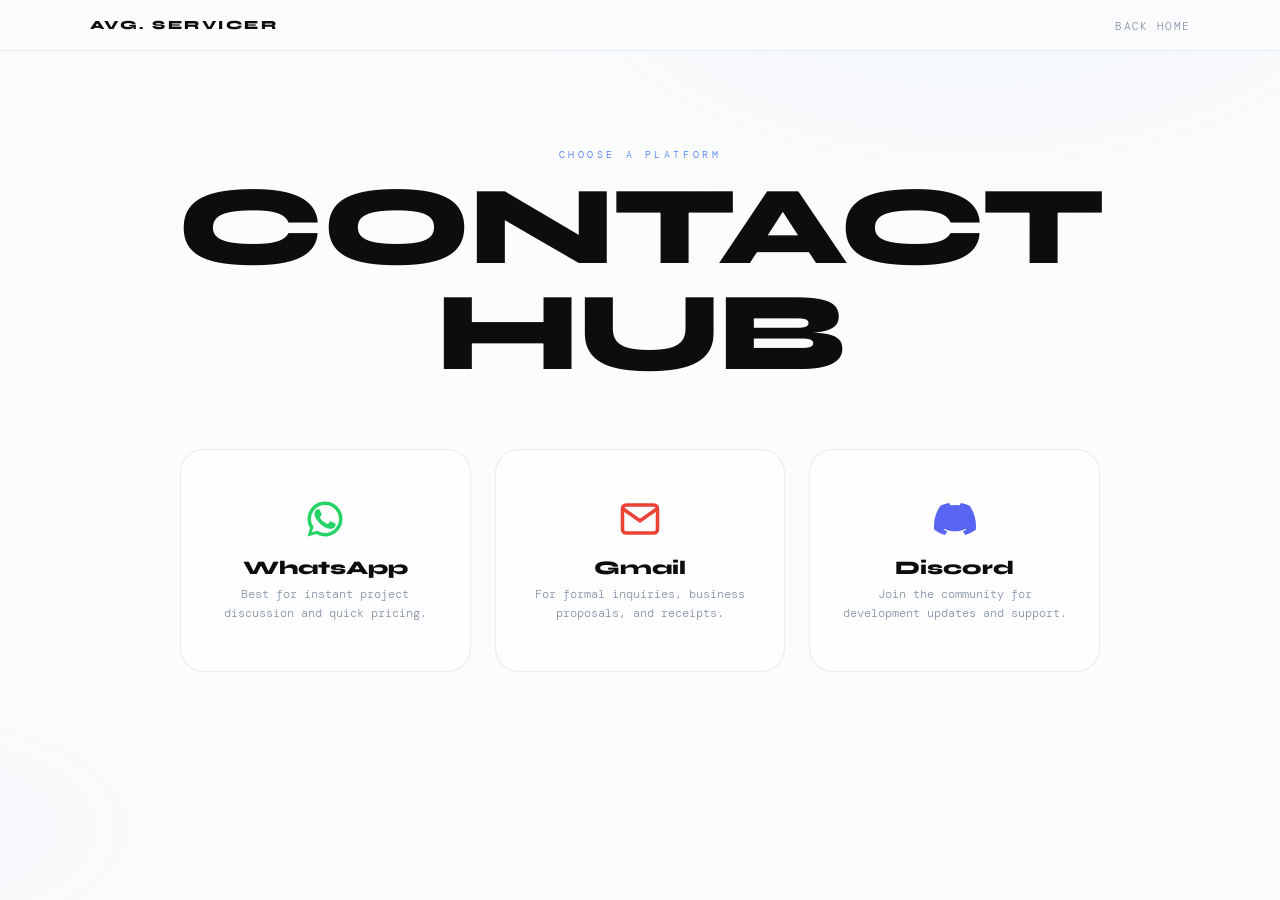
==== contact.html @ 5a9a6153 "Create contact.html" ====
<!DOCTYPE html>
<html lang="en">
<head>
  <meta charset="UTF-8">
  <meta name="viewport" content="width=device-width, initial-scale=1.0">
  <title>Contact // Average Servicer</title>
  <link rel="stylesheet" href="index.css">
  <link href="https://fonts.googleapis.com/css2?family=Syne:wght@700;800&family=DM+Mono:wght@300&display=swap" rel="stylesheet">
  <style>
    .contact-grid {
      display: grid;
      grid-template-columns: repeat(auto-fit, minmax(280px, 1fr));
      gap: 1.5rem;
      padding: 4rem 7vw;
      max-width: 1100px;
      margin: 0 auto;
    }
    .c-card {
      background: var(--surface);
      border: 1px solid var(--border);
      padding: 3rem 2rem;
      border-radius: 24px;
      text-align: center;
      transition: all 0.3s var(--ease);
      text-decoration: none;
      color: inherit;
    }
    .c-card:hover { transform: translateY(-8px); border-color: var(--accent); box-shadow: var(--sh2); }
    .c-card svg { width: 42px; height: 42px; margin-bottom: 1rem; }
    .c-title { font-family: 'Syne', sans-serif; font-weight: 800; font-size: 1.2rem; margin-bottom: 0.5rem; }
    .c-desc { font-size: 0.75rem; color: var(--muted); line-height: 1.6; }
  </style>
</head>
<body>

<nav id="navbar">
  <span class="nav-logo">AVG. SERVICER</span>
  <ul class="nav-links">
    <li><a href="index.html">Back Home</a></li>
  </ul>
</nav>

<section style="padding-top: 150px; text-align: center;">
  <p class="label">Choose a platform</p>
  <h1 class="hero-title">CONTACT HUB</h1>
</section>

<div class="contact-grid">
  <a href="https://wa.me/YOUR_PHONE_NUMBER" class="c-card">
    <svg viewBox="0 0 24 24" fill="#25D366"><path d="M17.472 14.382c-.297-.149-1.758-.867-2.03-.967-.273-.099-.471-.148-.67.15-.197.297-.767.966-.94 1.164-.173.199-.347.223-.644.075-.297-.15-1.255-.463-2.39-1.475-.883-.788-1.48-1.761-1.653-2.059-.173-.297-.018-.458.13-.606.134-.133.298-.347.446-.52.149-.174.198-.298.298-.497.099-.198.05-.371-.025-.52-.075-.149-.669-1.612-.916-2.207-.242-.579-.487-.5-.669-.51-.173-.008-.371-.01-.57-.01-.198 0-.52.074-.792.372-.272.297-1.04 1.016-1.04 2.479 0 1.462 1.065 2.875 1.213 3.074.149.198 2.096 3.2 5.077 4.487.709.306 1.262.489 1.694.625.712.227 1.36.195 1.871.118.571-.085 1.758-.719 2.006-1.413.248-.694.248-1.289.173-1.413-.074-.124-.272-.198-.57-.347z"/><path d="M12 2C6.477 2 2 6.477 2 12c0 1.89.525 3.66 1.438 5.168L2 22l4.975-1.407A9.953 9.953 0 0012 22c5.523 0 10-4.477 10-10S17.523 2 12 2zm0 18a7.95 7.95 0 01-4.076-1.124l-.292-.174-3.03.857.844-3.135-.19-.304A7.96 7.96 0 014 12c0-4.411 3.589-8 8-8s8 3.589 8 8-3.589 8-8 8z"/></svg>
    <div class="c-title">WhatsApp</div>
    <div class="c-desc">Best for instant project discussion and quick pricing.</div>
  </a>

  <a href="mailto:yourname@gmail.com" class="c-card">
    <svg viewBox="0 0 24 24" fill="none" stroke="#ea4335" stroke-width="2"><path d="M4 4h16c1.1 0 2 .9 2 2v12c0 1.1-.9 2-2 2H4c-1.1 0-2-.9-2-2V6c0-1.1.9-2 2-2z"></path><polyline points="22,6 12,13 2,6"></polyline></svg>
    <div class="c-title">Gmail</div>
    <div class="c-desc">For formal inquiries, business proposals, and receipts.</div>
  </a>

  <a href="https://discord.com/invite/kBKKPJH39D" class="c-card">
    <svg viewBox="0 0 24 24" fill="#5865F2"><path d="M20.317 4.37a19.791 19.791 0 00-4.885-1.515.074.074 0 00-.079.037c-.21.375-.444.864-.608 1.25a18.27 18.27 0 00-5.487 0 12.64 12.64 0 00-.617-1.25.077.077 0 00-.079-.037A19.736 19.736 0 003.677 4.37a.07.07 0 00-.032.027C.533 9.046-.32 13.58.099 18.057a.082.082 0 00.031.057 19.9 19.9 0 005.993 3.03.078.078 0 00.084-.028 14.09 14.09 0 001.226-1.994.076.076 0 00-.041-.106 13.107 13.107 0 01-1.872-.892.077.077 0 01-.008-.128 10.2 10.2 0 00.372-.292.074.074 0 01.077-.01c3.928 1.793 8.18 1.793 12.062 0a.074.074 0 01.078.01c.12.098.246.198.373.292a.077.077 0 01-.006.127 12.299 12.299 0 01-1.873.892.077.077 0 00-.041.107c.36.698.772 1.362 1.225 1.993a.076.076 0 00.084.028 19.839 19.839 0 006.002-3.03.077.077 0 00.032-.054c.5-5.177-.838-9.674-3.549-13.66a.061.061 0 00-.031-.03z"/></svg>
    <div class="c-title">Discord</div>
    <div class="c-desc">Join the community for development updates and support.</div>
  </a>
</div>

</body>
</html>
---- index.css ----
/* ═══════════════════════════════════════
   index.css — Average Servicer
   ═══════════════════════════════════════ */

/* ── Tokens ── */
:root {
  --bg:       #fcfcfc;
  --surface:  rgba(255,255,255,.62);
  --border:   rgba(180,205,235,.36);
  --sh:       0 6px 28px rgba(100,145,210,.10);
  --sh2:      0 18px 50px rgba(100,145,210,.17);
  --text:     #0d0d0d;
  --muted:    #8494a8;
  --accent:   #4a7ff5;
  --gold:     #f5a623;
  --green:    #25D366;
  --r:        16px;
  --ease:     cubic-bezier(.22,.68,0,1.18);
}

/* ── Reset ── */
*,*::before,*::after { box-sizing:border-box; margin:0; padding:0; }
* { -webkit-user-select:none; user-select:none; }
html { scroll-behavior:smooth; }
ul { list-style:none; }
a { text-decoration:none; }

/* ── Base ── */
body {
  background:var(--bg); color:var(--text);
  font-family:'DM Mono',monospace; font-weight:300;
  font-size:14px; line-height:1; min-height:100vh; overflow-x:hidden;
}
body::before {
  content:''; position:fixed; inset:0; pointer-events:none; z-index:0;
  background:
    radial-gradient(ellipse 70% 50% at 76% -4%, rgba(100,160,255,.07) 0%, transparent 60%),
    radial-gradient(ellipse 50% 40% at -5% 92%, rgba(100,160,255,.04) 0%, transparent 55%);
}

/* ── Nav ── */
#navbar {
  position:fixed; inset:0 0 auto; z-index:99;
  display:flex; align-items:center; justify-content:space-between;
  padding:18px 7vw;
  background:rgba(252,252,252,.75);
  backdrop-filter:blur(18px); -webkit-backdrop-filter:blur(18px);
  border-bottom:1px solid var(--border); transition:background .3s;
}
.nav-logo { font-family:'Syne',sans-serif; font-weight:800; font-size:.78rem; letter-spacing:.2em; color:var(--text); }
.nav-links { display:flex; gap:2.2rem; }
.nav-links a { font-size:.7rem; letter-spacing:.12em; text-transform:uppercase; color:var(--muted); transition:color .2s; }
.nav-links a:hover { color:var(--text); }

/* ── Hero ── */
#hero {
  position:relative; z-index:1;
  min-height:100vh; display:flex; flex-direction:column;
  align-items:center; justify-content:center;
  text-align:center; padding:0 7vw; gap:1.4rem;
}
.hero-tag { font-size:.68rem; letter-spacing:.32em; text-transform:uppercase; color:var(--accent); }
.hero-title {
  font-family:'Syne',sans-serif; font-weight:800;
  font-size:clamp(2.8rem,9vw,7rem); line-height:.94; letter-spacing:-.02em;
}
.hero-sub { font-size:clamp(.7rem,1.5vw,.86rem); letter-spacing:.44em; text-transform:uppercase; color:var(--muted); }
.hero-cta {
  margin-top:.6rem; display:inline-block; padding:.72rem 1.8rem;
  background:var(--text); color:var(--bg);
  font-size:.7rem; letter-spacing:.18em; text-transform:uppercase;
  border-radius:50px;
  transition:background .3s var(--ease),transform .3s var(--ease),box-shadow .3s var(--ease);
}
.hero-cta:hover { background:var(--accent); transform:translateY(-2px); box-shadow:0 8px 24px rgba(74,127,245,.32); }

/* ── Divider ── */
.divider {
  position:relative; z-index:1; max-width:1100px; margin:0 auto;
  height:1px; background:linear-gradient(to right,transparent,var(--border),transparent);
}

/* ── Sections ── */
#services,#contact {
  position:relative; z-index:1;
  max-width:1100px; margin:0 auto; padding:8rem 7vw;
}
.label { font-size:.62rem; letter-spacing:.36em; text-transform:uppercase; color:var(--accent); margin-bottom:.9rem; }
.sec-title { font-family:'Syne',sans-serif; font-weight:800; font-size:clamp(1.8rem,4vw,2.8rem); letter-spacing:-.02em; margin-bottom:.6rem; }
.sec-desc { font-size:.76rem; color:var(--muted); line-height:1.85; max-width:420px; }
.sec-desc.center { text-align:center; margin:0 auto; }

/* ── Total Orders Fixed ── */
.total-count-display {
  font-family: 'Syne', sans-serif;
  font-weight: 800;
  font-size: 4rem;
  line-height: 1;
  margin: 0;
  color: var(--text); 
  background: linear-gradient(to right, #0d0d0d 20%, #4a7ff5 40%, #4a7ff5 60%, #0d0d0d 80%);
  background-size: 200% auto;
  -webkit-background-clip: text;
  background-clip: text;
  -webkit-text-fill-color: transparent; 
  animation: shine 4s linear infinite;
  display: flex;
  justify-content: center;
}

#total-orders-display {
  display: inline-block;
  min-width: 1ch;
}

@keyframes shine { 
  from { background-position: 0% center; }
  to { background-position: 200% center; } 
}
/* ── Category headers ── */
.cat-header { margin:3.8rem 0 1.6rem; }
.cat-label {
  display:inline-flex; align-items:center; gap:.55rem;
  font-family:'Syne',sans-serif; font-weight:700; font-size:.82rem; letter-spacing:.08em; text-transform:uppercase;
  padding:.5rem 1rem .5rem .7rem;
  background:rgba(74,127,245,.06); border:1px solid rgba(74,127,245,.15); border-radius:50px;
}
.cat-label svg { width:14px; height:14px; stroke:var(--accent); fill:none; stroke-width:1.8; stroke-linecap:round; stroke-linejoin:round; flex-shrink:0; }
.special-label { background:rgba(245,166,35,.07); border-color:rgba(245,166,35,.22); color:#c47d00; }
.special-label svg { stroke:var(--gold); fill:rgba(245,166,35,.25); }

/* ── Cards ── */
.cards { display:grid; grid-template-columns:repeat(auto-fit,minmax(270px,1fr)); gap:1.2rem; }
.card {
  background:var(--surface); border:1px solid var(--border); border-radius:var(--r);
  padding:2rem 1.9rem;
  backdrop-filter:blur(18px); -webkit-backdrop-filter:blur(18px);
  box-shadow:var(--sh);
  display:flex; flex-direction:column; gap:.9rem;
  position:relative; overflow:hidden;
  opacity:0; transform:translateY(22px);
  transition:opacity .55s var(--ease),transform .55s var(--ease),box-shadow .28s,border-color .28s;
}
.card.visible { opacity:1; transform:none; }
.card:hover { box-shadow:var(--sh2); border-color:rgba(74,127,245,.22); }

.card-top { display:flex; align-items:flex-start; justify-content:space-between; gap:.8rem; }
.card-name { font-family:'Syne',sans-serif; font-weight:700; font-size:1rem; letter-spacing:-.01em; line-height:1.2; }
.price { font-family:'Syne',sans-serif; font-weight:800; font-size:1.15rem; color:var(--accent); flex-shrink:0; }
.card-desc { font-size:.73rem; color:var(--muted); line-height:1.82; flex:1; }
.card-desc strong { font-weight:300; color:var(--text); }
.card-note {
  font-size:.66rem; color:var(--muted); line-height:1.6;
  padding:.6rem .8rem;
  background:rgba(74,127,245,.05); border:1px dashed rgba(74,127,245,.2); border-radius:8px;
}
.note-val { color:var(--accent); }
.card-link {
  display:inline-block; font-size:.68rem; letter-spacing:.1em; color:var(--accent);
  border-bottom:1px solid rgba(74,127,245,.28); padding-bottom:1px;
  align-self:flex-start; transition:border-color .2s;
}
.card-link:hover { border-color:var(--accent); }
.card-link.disabled { color:var(--muted); border-color:rgba(132,148,168,.25); pointer-events:none; cursor:default; }

/* Offer & Soon cards */
.offer-card { border-color:rgba(245,166,35,.22); background:rgba(255,248,235,.55); }
.offer-card:hover { border-color:rgba(245,166,35,.45) !important; }
.offer-badge,.soon-badge {
  position:absolute; top:1.1rem; right:1.1rem;
  font-family:'Syne',sans-serif; font-weight:800; font-size:.55rem; letter-spacing:.18em;
  padding:.28rem .65rem; border-radius:50px;
}
.offer-badge { color:#c47d00; background:rgba(245,166,35,.15); border:1px solid rgba(245,166,35,.3); }
.soon-badge  { color:var(--muted); background:rgba(132,148,168,.1); border:1px solid rgba(132,148,168,.25); }
.soon-card { border-color:rgba(132,148,168,.22); opacity:.6 !important; }
.soon-card.visible { opacity:.65 !important; }

/* ── Contact ── */
#contact { display:flex; flex-direction:column; align-items:center; text-align:center; }
.contact-row { display:flex; gap:1rem; margin-top:2.8rem; flex-wrap:wrap; justify-content:center; }
.pill {
  display:flex; align-items:center; gap:.65rem; padding:.82rem 1.6rem;
  background:var(--surface); border:1px solid var(--border); border-radius:12px;
  backdrop-filter:blur(16px); -webkit-backdrop-filter:blur(16px);
  box-shadow:var(--sh); font-size:.74rem; letter-spacing:.1em; color:var(--text);
  opacity:0; transform:translateY(18px);
  transition:opacity .5s var(--ease),transform .5s var(--ease),box-shadow .28s,border-color .28s;
}
.pill.visible { opacity:1; transform:none; }
.pill:hover { box-shadow:var(--sh2); transform:translateY(-3px); }
.pill.whatsapp:hover { border-color:rgba(37,211,102,.38); }
.pill.discord:hover  { border-color:rgba(88,101,242,.38); }
.pill svg { width:20px; height:20px; flex-shrink:0; }

/* ── Footer ── */
footer {
  position:relative; z-index:1; text-align:center;
  padding:2.6rem 7vw 3.4rem;
  font-size:.62rem; letter-spacing:.2em; text-transform:uppercase; color:var(--muted);
  border-top:1px solid var(--border);
}

/* ── Settings Modal ── */
.modal {
  display:none; position:fixed; inset:0; z-index:99999;
  background:rgba(0,0,0,.65); backdrop-filter:blur(10px); -webkit-backdrop-filter:blur(10px);
  align-items:center; justify-content:center; padding:20px;
}
.modal-content {
  background:var(--bg); width:100%; max-width:400px; padding:30px;
  border-radius:28px; border:1px solid var(--border);
  box-shadow:0 20px 60px rgba(0,0,0,.2);
  animation:modalIn .3s var(--ease);
}
@keyframes modalIn { from { opacity:0; transform:scale(.9) translateY(10px); } to { opacity:1; transform:none; } }
.modal-header { display:flex; justify-content:space-between; align-items:center; margin-bottom:25px; }
.modal-header h2 { font-family:'Syne',sans-serif; font-weight:800; font-size:1.1rem; }
.close-modal { cursor:pointer; font-size:24px; color:var(--muted); line-height:1; }
.close-modal:hover { color:var(--text); }

.profile-section { display:flex; flex-direction:column; align-items:center; margin-bottom:20px; gap:10px; }
.whatsapp-pfp {
  width:90px; height:90px; border-radius:50%;
  background:var(--accent); color:#fff;
  display:flex; align-items:center; justify-content:center;
  font-family:'Syne',sans-serif; font-weight:800; font-size:2.2rem; text-transform:uppercase;
  box-shadow:0 10px 20px rgba(74,127,245,.2);
}
.id-badge {
  font-size:9px; letter-spacing:.05em; color:var(--muted);
  background:rgba(0,0,0,.04); padding:6px 12px;
  border-radius:8px; border:1px solid var(--border);
}
#copy-id:hover { opacity:1; color:var(--accent); }
.order-badge { font-size:10px; font-weight:800; color:var(--gold); letter-spacing:.1em; }

.edit-group { text-align:left; margin-bottom:18px; width:100%; }
.edit-group label { display:block; font-size:10px; text-transform:uppercase; margin-bottom:5px; color:var(--accent); }
.edit-group input {
  width:100%; padding:12px; border-radius:10px;
  border:1px solid var(--border); background:var(--surface);
  font-family:'DM Mono',monospace; font-size:13px; color:var(--text);
  outline:none; transition:border-color .2s;
}
.edit-group input:focus { border-color:var(--accent); }

#color-trigger {
  cursor:pointer; background:var(--surface); border:1px solid var(--border);
  padding:10px 15px; border-radius:10px; font-family:'DM Mono',monospace;
  font-size:.7rem; color:var(--text); width:100%; text-align:center;
  transition:border-color .2s,background .2s;
}
#color-trigger:hover { border-color:var(--accent); background:rgba(74,127,245,.05); }
#bg-picker { opacity:0; width:0; height:0; position:absolute; pointer-events:none; }

#save-settings { cursor:pointer; transition:all .3s var(--ease); }
#logout-btn {
  background:rgba(255,77,77,.05) !important; color:#ff4d4d !important;
  border:1px solid rgba(255,77,77,.2) !important; margin-top:10px !important; cursor:pointer;
  transition:all .3s var(--ease) !important;
}
#logout-btn:hover { background:#ff4d4d !important; color:#fff !important; box-shadow:0 8px 24px rgba(255,77,77,.2); }

/* ── Mobile ── */
@media(max-width:580px) {
  .nav-links { display:none; }
  .cards { grid-template-columns:1fr; }
  #services,#contact { padding:5rem 6vw; }
  .total-count-display { font-size:2.2rem; }
}
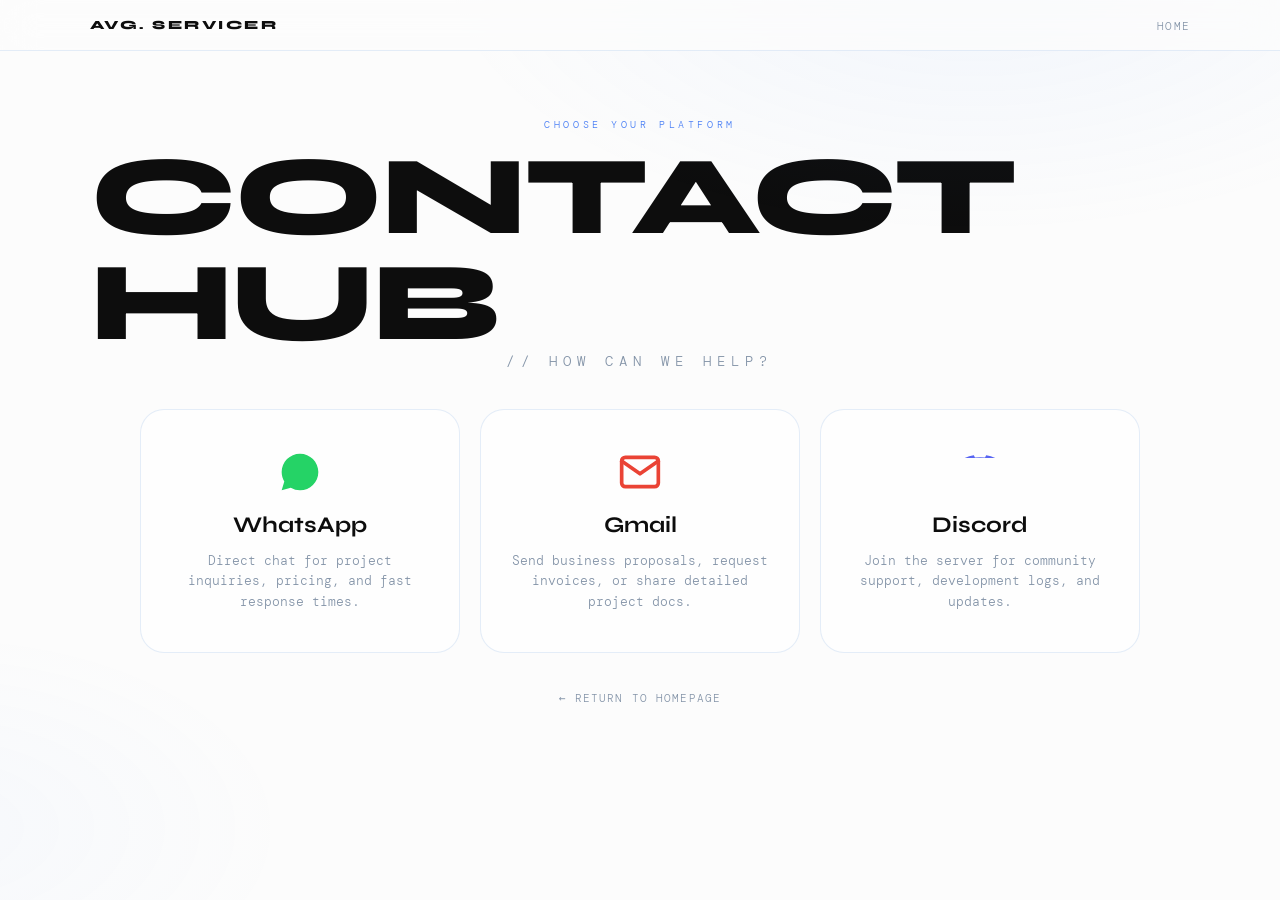
==== commit f471c6de: "Update contact.html" ====
--- a/contact.html
+++ b/contact.html
@@ -3,32 +3,57 @@
 <head>
   <meta charset="UTF-8">
   <meta name="viewport" content="width=device-width, initial-scale=1.0">
-  <title>Contact // Average Servicer</title>
+  <title>Contact Hub // Average Servicer</title>
   <link rel="stylesheet" href="index.css">
   <link href="https://fonts.googleapis.com/css2?family=Syne:wght@700;800&family=DM+Mono:wght@300&display=swap" rel="stylesheet">
+  
   <style>
-    .contact-grid {
+    /* Custom page styles that don't need to be in index.css */
+    .hub-container {
+      min-height: 100vh;
+      padding: 120px 7vw 60px;
+      display: flex;
+      flex-direction: column;
+      align-items: center;
+    }
+    .hub-grid {
       display: grid;
-      grid-template-columns: repeat(auto-fit, minmax(280px, 1fr));
-      gap: 1.5rem;
-      padding: 4rem 7vw;
-      max-width: 1100px;
-      margin: 0 auto;
+      grid-template-columns: repeat(auto-fit, minmax(300px, 1fr));
+      gap: 20px;
+      width: 100%;
+      max-width: 1000px;
+      margin-top: 40px;
     }
-    .c-card {
+    .hub-card {
       background: var(--surface);
       border: 1px solid var(--border);
-      padding: 3rem 2rem;
       border-radius: 24px;
+      padding: 40px 30px;
       text-align: center;
       transition: all 0.3s var(--ease);
       text-decoration: none;
       color: inherit;
+      display: flex;
+      flex-direction: column;
+      align-items: center;
+      gap: 15px;
     }
-    .c-card:hover { transform: translateY(-8px); border-color: var(--accent); box-shadow: var(--sh2); }
-    .c-card svg { width: 42px; height: 42px; margin-bottom: 1rem; }
-    .c-title { font-family: 'Syne', sans-serif; font-weight: 800; font-size: 1.2rem; margin-bottom: 0.5rem; }
-    .c-desc { font-size: 0.75rem; color: var(--muted); line-height: 1.6; }
+    .hub-card:hover {
+      transform: translateY(-8px);
+      border-color: var(--accent);
+      box-shadow: var(--sh2);
+    }
+    .hub-card svg { width: 44px; height: 44px; margin-bottom: 5px; }
+    .hub-card h3 { font-family: 'Syne', sans-serif; font-size: 1.4rem; }
+    .hub-card p { font-size: 0.8rem; color: var(--muted); line-height: 1.6; }
+    
+    .back-link {
+      margin-top: 40px;
+      font-size: 0.7rem;
+      letter-spacing: 0.1em;
+      text-transform: uppercase;
+      color: var(--muted);
+    }
   </style>
 </head>
 <body>
@@ -36,34 +61,42 @@
 <nav id="navbar">
   <span class="nav-logo">AVG. SERVICER</span>
   <ul class="nav-links">
-    <li><a href="index.html">Back Home</a></li>
+    <li><a href="index.html">Home</a></li>
   </ul>
 </nav>
 
-<section style="padding-top: 150px; text-align: center;">
-  <p class="label">Choose a platform</p>
+<div class="hub-container">
+  <p class="label">Choose your platform</p>
   <h1 class="hero-title">CONTACT HUB</h1>
-</section>
+  <p class="hero-sub">// HOW CAN WE HELP?</p>
 
-<div class="contact-grid">
-  <a href="https://wa.me/YOUR_PHONE_NUMBER" class="c-card">
-    <svg viewBox="0 0 24 24" fill="#25D366"><path d="M17.472 14.382c-.297-.149-1.758-.867-2.03-.967-.273-.099-.471-.148-.67.15-.197.297-.767.966-.94 1.164-.173.199-.347.223-.644.075-.297-.15-1.255-.463-2.39-1.475-.883-.788-1.48-1.761-1.653-2.059-.173-.297-.018-.458.13-.606.134-.133.298-.347.446-.52.149-.174.198-.298.298-.497.099-.198.05-.371-.025-.52-.075-.149-.669-1.612-.916-2.207-.242-.579-.487-.5-.669-.51-.173-.008-.371-.01-.57-.01-.198 0-.52.074-.792.372-.272.297-1.04 1.016-1.04 2.479 0 1.462 1.065 2.875 1.213 3.074.149.198 2.096 3.2 5.077 4.487.709.306 1.262.489 1.694.625.712.227 1.36.195 1.871.118.571-.085 1.758-.719 2.006-1.413.248-.694.248-1.289.173-1.413-.074-.124-.272-.198-.57-.347z"/><path d="M12 2C6.477 2 2 6.477 2 12c0 1.89.525 3.66 1.438 5.168L2 22l4.975-1.407A9.953 9.953 0 0012 22c5.523 0 10-4.477 10-10S17.523 2 12 2zm0 18a7.95 7.95 0 01-4.076-1.124l-.292-.174-3.03.857.844-3.135-.19-.304A7.96 7.96 0 014 12c0-4.411 3.589-8 8-8s8 3.589 8 8-3.589 8-8 8z"/></svg>
-    <div class="c-title">WhatsApp</div>
-    <div class="c-desc">Best for instant project discussion and quick pricing.</div>
-  </a>
+  <div class="hub-grid">
+    <a href="https://wa.me/YOUR_NUMBER" class="hub-card">
+      <svg viewBox="0 0 24 24" fill="#25D366"><path d="M12 2C6.477 2 2 6.477 2 12c0 1.89.525 3.66 1.438 5.168L2 22l4.975-1.407A9.953 9.953 0 0012 22c5.523 0 10-4.477 10-10S17.523 2 12 2z"/></svg>
+      <h3>WhatsApp</h3>
+      <p>Direct chat for project inquiries, pricing, and fast response times.</p>
+    </a>
 
-  <a href="mailto:yourname@gmail.com" class="c-card">
-    <svg viewBox="0 0 24 24" fill="none" stroke="#ea4335" stroke-width="2"><path d="M4 4h16c1.1 0 2 .9 2 2v12c0 1.1-.9 2-2 2H4c-1.1 0-2-.9-2-2V6c0-1.1.9-2 2-2z"></path><polyline points="22,6 12,13 2,6"></polyline></svg>
-    <div class="c-title">Gmail</div>
-    <div class="c-desc">For formal inquiries, business proposals, and receipts.</div>
-  </a>
+    <a href="mailto:yourname@gmail.com" class="hub-card">
+      <svg viewBox="0 0 24 24" fill="none" stroke="#ea4335" stroke-width="2" stroke-linecap="round" stroke-linejoin="round"><path d="M4 4h16c1.1 0 2 .9 2 2v12c0 1.1-.9 2-2 2H4c-1.1 0-2-.9-2-2V6c0-1.1.9-2 2-2z"></path><polyline points="22,6 12,13 2,6"></polyline></svg>
+      <h3>Gmail</h3>
+      <p>Send business proposals, request invoices, or share detailed project docs.</p>
+    </a>
 
-  <a href="https://discord.com/invite/kBKKPJH39D" class="c-card">
-    <svg viewBox="0 0 24 24" fill="#5865F2"><path d="M20.317 4.37a19.791 19.791 0 00-4.885-1.515.074.074 0 00-.079.037c-.21.375-.444.864-.608 1.25a18.27 18.27 0 00-5.487 0 12.64 12.64 0 00-.617-1.25.077.077 0 00-.079-.037A19.736 19.736 0 003.677 4.37a.07.07 0 00-.032.027C.533 9.046-.32 13.58.099 18.057a.082.082 0 00.031.057 19.9 19.9 0 005.993 3.03.078.078 0 00.084-.028 14.09 14.09 0 001.226-1.994.076.076 0 00-.041-.106 13.107 13.107 0 01-1.872-.892.077.077 0 01-.008-.128 10.2 10.2 0 00.372-.292.074.074 0 01.077-.01c3.928 1.793 8.18 1.793 12.062 0a.074.074 0 01.078.01c.12.098.246.198.373.292a.077.077 0 01-.006.127 12.299 12.299 0 01-1.873.892.077.077 0 00-.041.107c.36.698.772 1.362 1.225 1.993a.076.076 0 00.084.028 19.839 19.839 0 006.002-3.03.077.077 0 00.032-.054c.5-5.177-.838-9.674-3.549-13.66a.061.061 0 00-.031-.03z"/></svg>
-    <div class="c-title">Discord</div>
-    <div class="c-desc">Join the community for development updates and support.</div>
-  </a>
+    <a href="https://discord.com/invite/kBKKPJH39D" class="hub-card">
+      <svg viewBox="0 0 24 24" fill="#5865F2"><path d="M20.317 4.37a19.791 19.791 0 00-4.885-1.515.074.074 0 00-.079.037c-.21.375-.444.864-.608 1.25a18.27 18.27 0 00-5.487 0 12.64 12.64 0 00-.617-1.25.077.077 0 00-.079-.037A19.736 19.736 0 003.677 4.37"/></svg>
+      <h3>Discord</h3>
+      <p>Join the server for community support, development logs, and updates.</p>
+    </a>
+  </div>
+
+  <a href="index.html" class="back-link">← Return to Homepage</a>
 </div>
+
+<script>
+  // Block right-click on this page too
+  document.addEventListener('contextmenu', e => e.preventDefault());
+</script>
 
 </body>
 </html>
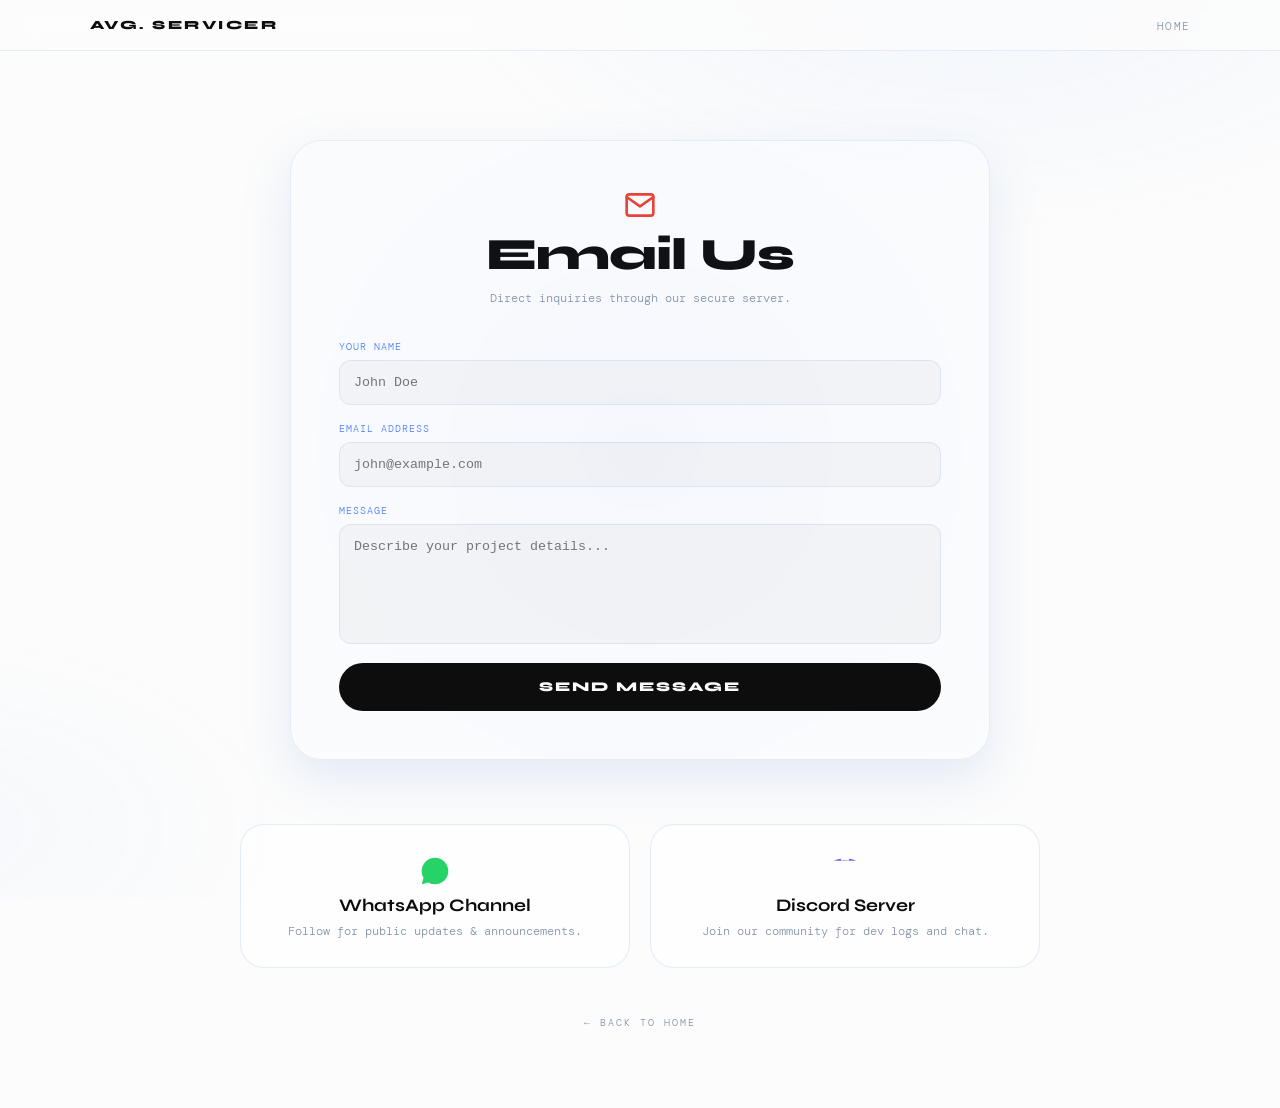
==== commit cd864082: "Update contact.html" ====
--- a/contact.html
+++ b/contact.html
@@ -8,27 +8,91 @@
   <link href="https://fonts.googleapis.com/css2?family=Syne:wght@700;800&family=DM+Mono:wght@300&display=swap" rel="stylesheet">
   
   <style>
-    /* Custom page styles that don't need to be in index.css */
+    :root {
+      --form-bg: rgba(255, 255, 255, 0.03);
+    }
+
     .hub-container {
       min-height: 100vh;
-      padding: 120px 7vw 60px;
+      padding: 140px 7vw 80px;
       display: flex;
       flex-direction: column;
       align-items: center;
     }
+
+    /* ── GMAIL FORM SECTION (TOP & DIFFERENT) ── */
+    .form-section {
+      width: 100%;
+      max-width: 700px;
+      background: var(--surface);
+      border: 1px solid var(--border);
+      border-radius: 32px;
+      padding: 3rem;
+      margin-bottom: 4rem;
+      position: relative;
+      overflow: hidden;
+      box-shadow: var(--sh2);
+    }
+
+    /* Subtle glow for the top section */
+    .form-section::before {
+      content: ''; position: absolute; top: -50%; left: -50%;
+      width: 200%; height: 200%;
+      background: radial-gradient(circle, rgba(74,127,245,0.05) 0%, transparent 70%);
+      pointer-events: none;
+    }
+
+    .form-header { text-align: center; margin-bottom: 2rem; }
+    .form-header svg { width: 32px; height: 32px; stroke: #ea4335; margin-bottom: 10px; }
+
+    form { display: grid; gap: 1.2rem; position: relative; z-index: 1; }
+    
+    .input-group { display: flex; flex-direction: column; gap: 8px; text-align: left; }
+    .input-group label { font-size: 10px; text-transform: uppercase; letter-spacing: 1px; color: var(--accent); }
+    
+    input, textarea {
+      background: rgba(0,0,0,0.03);
+      border: 1px solid var(--border);
+      padding: 14px;
+      border-radius: 12px;
+      color: var(--text);
+      font-family: 'DM Mono', monospace;
+      outline: none;
+      transition: border-color 0.3s;
+    }
+
+    input:focus, textarea:focus { border-color: var(--accent); }
+    textarea { min-height: 120px; resize: none; }
+
+    .submit-btn {
+      background: var(--text);
+      color: var(--bg);
+      border: none;
+      padding: 16px;
+      border-radius: 50px;
+      font-family: 'Syne', sans-serif;
+      font-weight: 800;
+      text-transform: uppercase;
+      letter-spacing: 2px;
+      cursor: pointer;
+      transition: all 0.3s var(--ease);
+    }
+    .submit-btn:hover { background: var(--accent); transform: translateY(-2px); box-shadow: 0 10px 20px rgba(74,127,245,0.2); }
+
+    /* ── OTHER CHANNELS ── */
     .hub-grid {
       display: grid;
-      grid-template-columns: repeat(auto-fit, minmax(300px, 1fr));
+      grid-template-columns: repeat(auto-fit, minmax(280px, 1fr));
       gap: 20px;
       width: 100%;
-      max-width: 1000px;
-      margin-top: 40px;
+      max-width: 800px;
     }
+
     .hub-card {
       background: var(--surface);
       border: 1px solid var(--border);
       border-radius: 24px;
-      padding: 40px 30px;
+      padding: 30px;
       text-align: center;
       transition: all 0.3s var(--ease);
       text-decoration: none;
@@ -36,24 +100,15 @@
       display: flex;
       flex-direction: column;
       align-items: center;
-      gap: 15px;
+      gap: 10px;
     }
-    .hub-card:hover {
-      transform: translateY(-8px);
-      border-color: var(--accent);
-      box-shadow: var(--sh2);
-    }
-    .hub-card svg { width: 44px; height: 44px; margin-bottom: 5px; }
-    .hub-card h3 { font-family: 'Syne', sans-serif; font-size: 1.4rem; }
-    .hub-card p { font-size: 0.8rem; color: var(--muted); line-height: 1.6; }
-    
-    .back-link {
-      margin-top: 40px;
-      font-size: 0.7rem;
-      letter-spacing: 0.1em;
-      text-transform: uppercase;
-      color: var(--muted);
-    }
+
+    .hub-card:hover { transform: translateY(-5px); border-color: var(--accent); }
+    .hub-card svg { width: 32px; height: 32px; }
+    .hub-card h3 { font-family: 'Syne', sans-serif; font-size: 1.1rem; }
+    .hub-card p { font-size: 0.75rem; color: var(--muted); }
+
+    .back-btn { margin-top: 50px; color: var(--muted); font-size: 10px; text-transform: uppercase; letter-spacing: 2px; text-decoration: none; }
   </style>
 </head>
 <body>
@@ -66,35 +121,49 @@
 </nav>
 
 <div class="hub-container">
-  <p class="label">Choose your platform</p>
-  <h1 class="hero-title">CONTACT HUB</h1>
-  <p class="hero-sub">// HOW CAN WE HELP?</p>
+  
+  <div class="form-section">
+    <div class="form-header">
+      <svg viewBox="0 0 24 24" fill="none" stroke-width="2" stroke-linecap="round" stroke-linejoin="round"><path d="M4 4h16c1.1 0 2 .9 2 2v12c0 1.1-.9 2-2 2H4c-1.1 0-2-.9-2-2V6c0-1.1.9-2 2-2z"></path><polyline points="22,6 12,13 2,6"></polyline></svg>
+      <h2 class="sec-title">Email Us</h2>
+      <p class="sec-desc center">Direct inquiries through our secure server.</p>
+    </div>
+
+    <form action="https://formspree.io/f/your-form-id" method="POST">
+      <div class="input-group">
+        <label>Your Name</label>
+        <input type="text" name="name" placeholder="John Doe" required>
+      </div>
+      <div class="input-group">
+        <label>Email Address</label>
+        <input type="email" name="_replyto" placeholder="john@example.com" required>
+      </div>
+      <div class="input-group">
+        <label>Message</label>
+        <textarea name="message" placeholder="Describe your project details..."></textarea>
+      </div>
+      <button type="submit" class="submit-btn">Send Message</button>
+    </form>
+  </div>
 
   <div class="hub-grid">
-    <a href="https://wa.me/YOUR_NUMBER" class="hub-card">
+    <a href="https://whatsapp.com/channel/0029VbCP6pEGZNCoKpUM7v2y" target="_blank" class="hub-card">
       <svg viewBox="0 0 24 24" fill="#25D366"><path d="M12 2C6.477 2 2 6.477 2 12c0 1.89.525 3.66 1.438 5.168L2 22l4.975-1.407A9.953 9.953 0 0012 22c5.523 0 10-4.477 10-10S17.523 2 12 2z"/></svg>
-      <h3>WhatsApp</h3>
-      <p>Direct chat for project inquiries, pricing, and fast response times.</p>
+      <h3>WhatsApp Channel</h3>
+      <p>Follow for public updates & announcements.</p>
     </a>
 
-    <a href="mailto:yourname@gmail.com" class="hub-card">
-      <svg viewBox="0 0 24 24" fill="none" stroke="#ea4335" stroke-width="2" stroke-linecap="round" stroke-linejoin="round"><path d="M4 4h16c1.1 0 2 .9 2 2v12c0 1.1-.9 2-2 2H4c-1.1 0-2-.9-2-2V6c0-1.1.9-2 2-2z"></path><polyline points="22,6 12,13 2,6"></polyline></svg>
-      <h3>Gmail</h3>
-      <p>Send business proposals, request invoices, or share detailed project docs.</p>
-    </a>
-
-    <a href="https://discord.com/invite/kBKKPJH39D" class="hub-card">
+    <a href="https://discord.com/invite/kBKKPJH39D" target="_blank" class="hub-card">
       <svg viewBox="0 0 24 24" fill="#5865F2"><path d="M20.317 4.37a19.791 19.791 0 00-4.885-1.515.074.074 0 00-.079.037c-.21.375-.444.864-.608 1.25a18.27 18.27 0 00-5.487 0 12.64 12.64 0 00-.617-1.25.077.077 0 00-.079-.037A19.736 19.736 0 003.677 4.37"/></svg>
-      <h3>Discord</h3>
-      <p>Join the server for community support, development logs, and updates.</p>
+      <h3>Discord Server</h3>
+      <p>Join our community for dev logs and chat.</p>
     </a>
   </div>
 
-  <a href="index.html" class="back-link">← Return to Homepage</a>
+  <a href="index.html" class="back-btn">← Back to Home</a>
 </div>
 
 <script>
-  // Block right-click on this page too
   document.addEventListener('contextmenu', e => e.preventDefault());
 </script>
 
